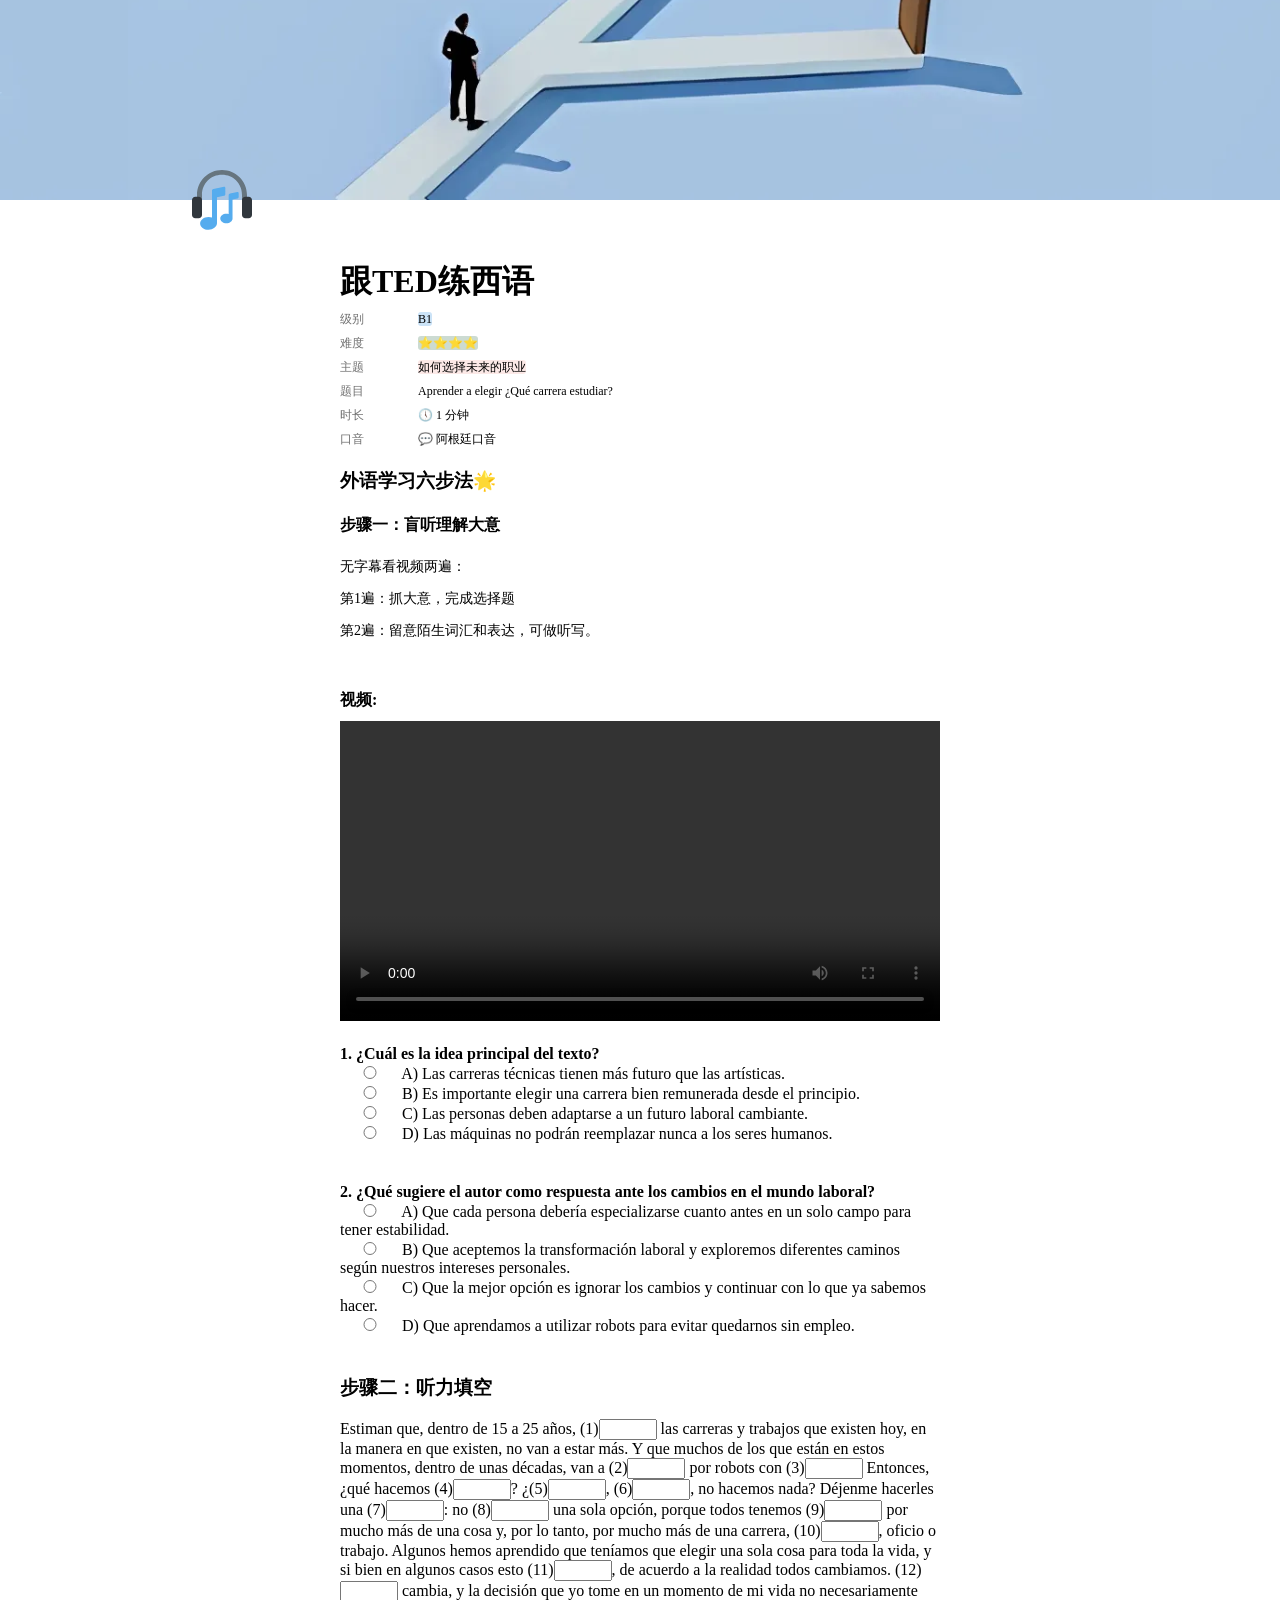
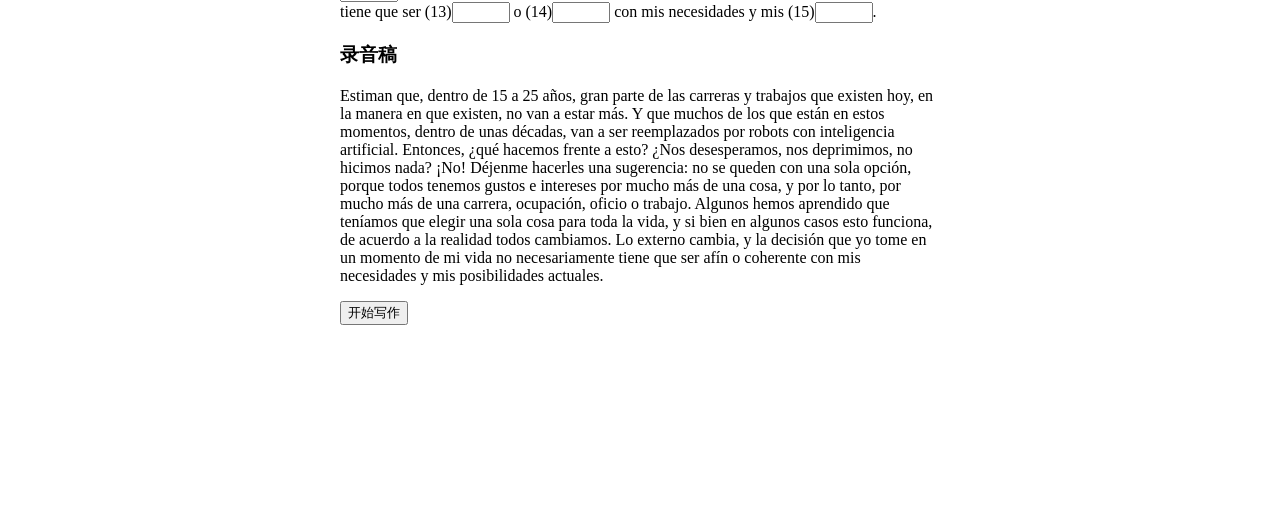
==== index.html @ 258dc55b "first commit" ====
<!doctype html>
<html lang="es">
    <head>
        <meta charset="UTF-8" />
        <title>Spanish Learning App</title>
        <link rel="stylesheet" href="index.css" />
    </head>
    <body>
        <div class="header">
            <img src="/public/logo.svg" alt="logo" class="logo" />
        </div>
        <div class="container">
            <div>
                <h1 class="title">跟TED练西语</h1>
                <ul class="property-list">
                    <li class="property">
                        <span class="property-type">级别</span>
                        <span class="property-info blue-bg">B1</span>
                    </li>
                    <li class="property">
                        <span class="property-type">难度</span>
                        <span class="property-info green-bg">⭐⭐⭐⭐</span>
                    </li>
                    <li class="property">
                        <span class="property-type">主题</span>
                        <span class="property-info pink-bg"
                            >如何选择未来的职业</span
                        >
                    </li>
                    <li class="property">
                        <span class="property-type">题目</span>
                        <span class="property-info"
                            >Aprender a elegir ¿Qué carrera estudiar?</span
                        >
                    </li>
                    <li class="property">
                        <span class="property-type">时长</span>
                        <span class="property-info">🕔 1 分钟</span>
                    </li>
                    <li class="property">
                        <span class="property-type">口音</span>
                        <span class="property-info">💬 阿根廷口音</span>
                    </li>
                </ul>
            </div>
            <h3>外语学习六步法🌟</h3>

            <div class="first-step">
                <h4>步骤一：盲听理解大意</h4>

                <div class="instruction">
                    <p>无字幕看视频两遍：</p>
                    <p>第1遍：抓大意，完成选择题</p>
                    <p>第2遍：留意陌生词汇和表达，可做听写。</p>
                </div>
                <b>视频: </b>

                <video
                    src="/public/video.mp4"
                    autoplay="flase"
                    controls
                ></video>
                <div class="question">
                    <b>1. ¿Cuál es la idea principal del texto?</b>
                    <ul class="options">
                        <li>
                            <input type="radio" />
                            <label for="a"
                                >A) Las carreras técnicas tienen más futuro que
                                las artísticas.
                            </label>
                        </li>
                        <li>
                            <input type="radio" />
                            <label for="b"
                                >B) Es importante elegir una carrera bien
                                remunerada desde el principio.
                            </label>
                        </li>
                        <li>
                            <input type="radio" />
                            <label for="c"
                                >C) Las personas deben adaptarse a un futuro
                                laboral cambiante.
                            </label>
                        </li>
                        <li>
                            <input type="radio" />
                            <label for="d"
                                >D) Las máquinas no podrán reemplazar nunca a
                                los seres humanos.
                            </label>
                        </li>
                    </ul>
                </div>
                <div class="question">
                    <b>
                        2. ¿Qué sugiere el autor como respuesta ante los cambios
                        en el mundo laboral?
                    </b>
                    <ul class="options">
                        <li>
                            <input type="radio" />
                            <label for="a"
                                >A) Que cada persona debería especializarse
                                cuanto antes en un solo campo para tener
                                estabilidad.
                            </label>
                        </li>
                        <li>
                            <input type="radio" />
                            <label for="b"
                                >B) Que aceptemos la transformación laboral y
                                exploremos diferentes caminos según nuestros
                                intereses personales.
                            </label>
                        </li>
                        <li>
                            <input type="radio" />
                            <label for="c"
                                >C) Que la mejor opción es ignorar los cambios y
                                continuar con lo que ya sabemos hacer.
                            </label>
                        </li>
                        <li>
                            <input type="radio" />
                            <label for="d"
                                >D) Que aprendamos a utilizar robots para evitar
                                quedarnos sin empleo.
                            </label>
                        </li>
                    </ul>
                </div>
            </div>

            <h3>步骤二：听力填空</h3>
            <p>
                Estiman que, dentro de 15 a 25 años, (1)<input type="text" />
                las carreras y trabajos que existen hoy, en la manera en que
                existen, no van a estar más. Y que muchos de los que están en
                estos momentos, dentro de unas décadas, van a (2)<input
                    type="text"
                />
                por robots con (3)<input type="text" /> Entonces, ¿qué hacemos
                (4)<input type="text" />? ¿(5)<input type="text" />, (6)<input
                    type="text"
                />, no hacemos nada? Déjenme hacerles una (7)<input
                    type="text"
                />: no (8)<input type="text" /> una sola opción, porque todos
                tenemos (9)<input type="text" /> por mucho más de una cosa y,
                por lo tanto, por mucho más de una carrera, (10)<input
                    type="text"
                />, oficio o trabajo. Algunos hemos aprendido que teníamos que
                elegir una sola cosa para toda la vida, y si bien en algunos
                casos esto (11)<input type="text" />, de acuerdo a la realidad
                todos cambiamos. (12)<input type="text" /> cambia, y la decisión
                que yo tome en un momento de mi vida no necesariamente tiene que
                ser (13)<input type="text" /> o (14)<input type="text" /> con
                mis necesidades y mis (15)<input type="text" />.
            </p>
            <h3>录音稿</h3>
            <p>
                Estiman que, dentro de 15 a 25 años, gran parte de las carreras
                y trabajos que existen hoy, en la manera en que existen, no van
                a estar más. Y que muchos de los que están en estos momentos,
                dentro de unas décadas, van a ser reemplazados por robots con
                inteligencia artificial. Entonces, ¿qué hacemos frente a esto?
                ¿Nos desesperamos, nos deprimimos, no hicimos nada? ¡No! Déjenme
                hacerles una sugerencia: no se queden con una sola opción,
                porque todos tenemos gustos e intereses por mucho más de una
                cosa, y por lo tanto, por mucho más de una carrera, ocupación,
                oficio o trabajo. Algunos hemos aprendido que teníamos que
                elegir una sola cosa para toda la vida, y si bien en algunos
                casos esto funciona, de acuerdo a la realidad todos cambiamos.
                Lo externo cambia, y la decisión que yo tome en un momento de mi
                vida no necesariamente tiene que ser afín o coherente con mis
                necesidades y mis posibilidades actuales.
            </p>
            <a href="https://www.enjoyele.com" target="_blank">
                <button>开始写作</button>
            </a>
        </div>
    </body>
</html>
---- index.css ----
body {
    margin: 0;
    padding: 0;
    box-sizing: border-box;
}

.header {
    background-image: url("/public/bg.jpg");
    background-size: 80%;
    background-position: bottom;
    height: 200px;
}

.logo {
    width: 60px;
    height: 60px;
    margin-top: 170px;
    margin-left: 15%;
}

.title {
    margin-bottom: 5px;
    padding: 0;
}

.property {
    margin-bottom: 5px;
}

.property-type {
    margin-right: 50px;
    color: #707070;
    font-size: 12px;
}

.property-list {
    margin: 0;
    margin-bottom: 20px;
    padding: 0;
    list-style: none;
}

.property-info {
    color: black;
    font-size: 12px;
}

.container {
    margin: 60px auto 15% auto;
    width: 40%;
    min-width: 600px;
}

.options {
    margin: 0;
    padding: 0;
    list-style: none;
}

.instruction {
    font-size: 14px;
    margin-bottom: 50px;
}

.question {
    margin-bottom: 40px;
}

video {
    width: 100%;
    margin: 10px 0 20px 0;
}

input {
    width: 50px;
}

img {
    width: 600px;
}

.blue-bg {
    background-color: #cbe3f7;
    border-radius: 3px;
}

.green-bg {
    background-color: #ccdbd2;
    border-radius: 3px;
}

.pink-bg {
    background-color: #fce9e7;
    border-radius: 3px;
}
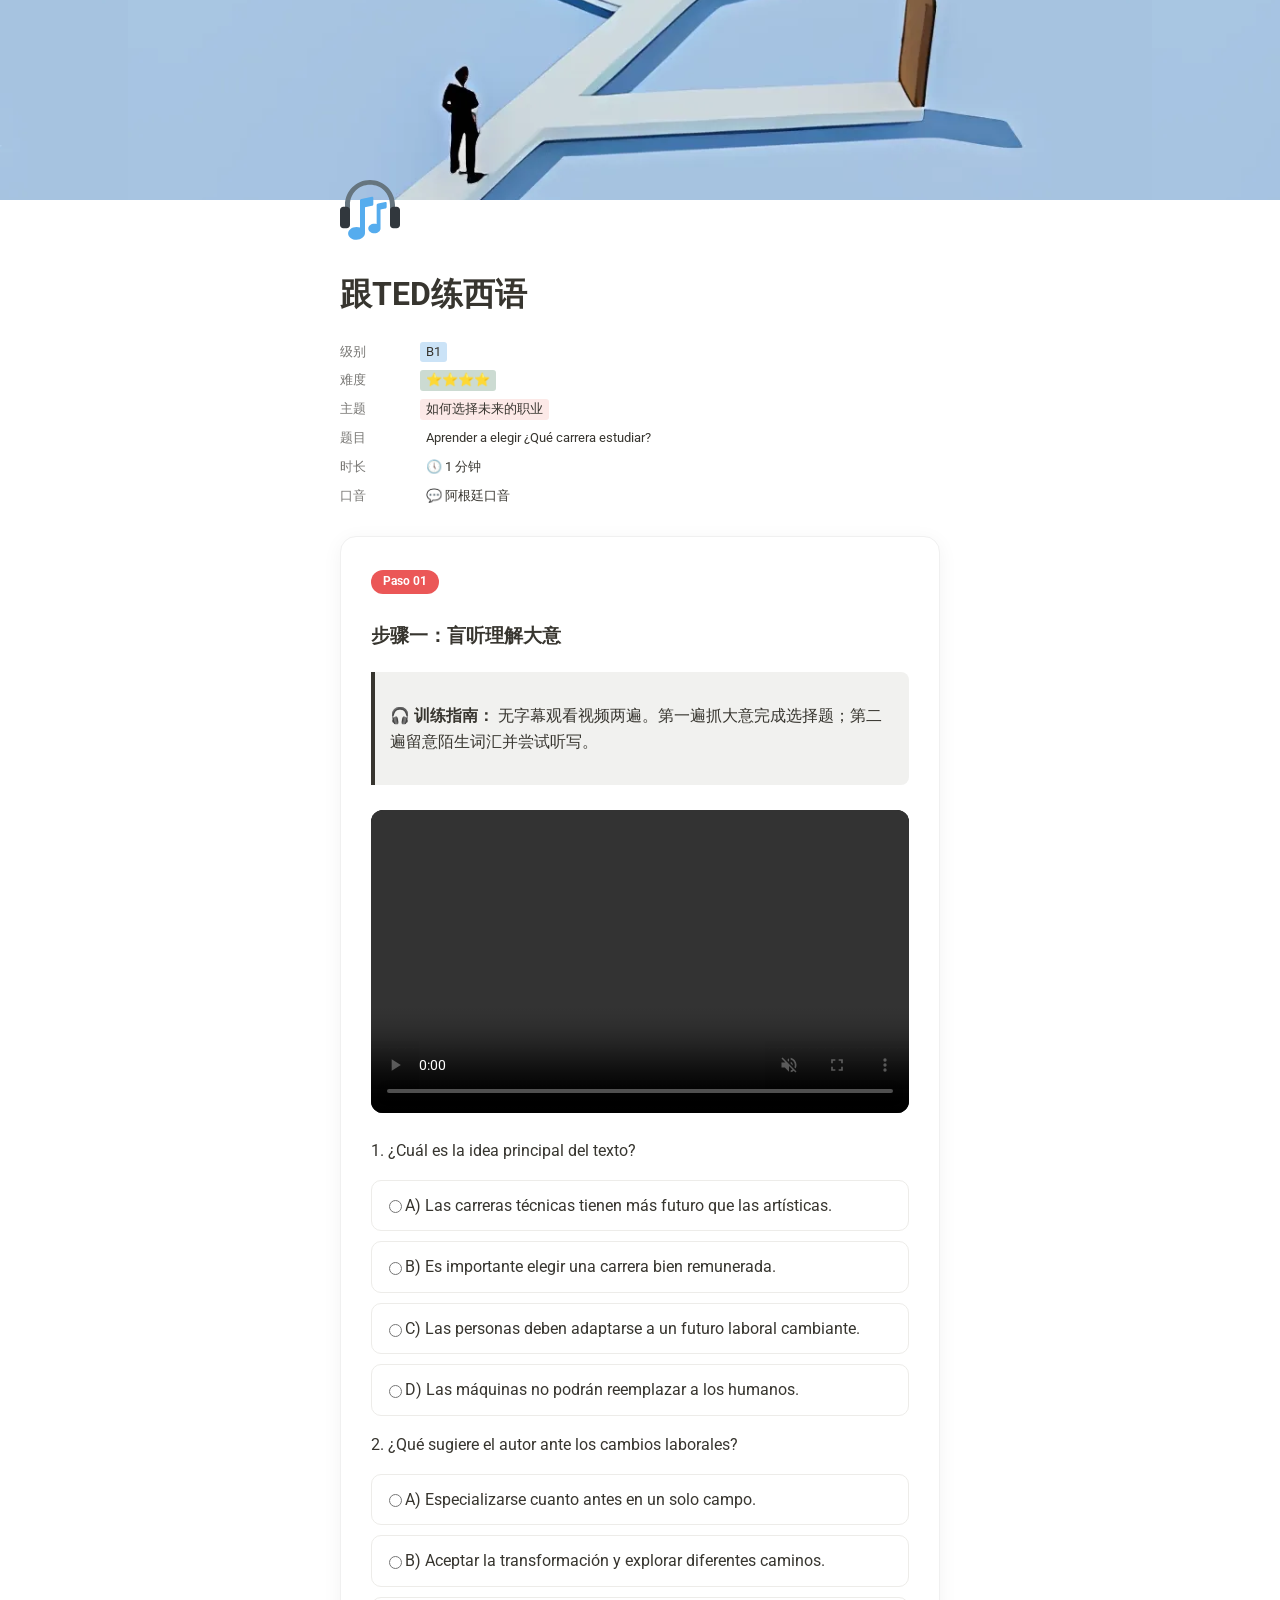
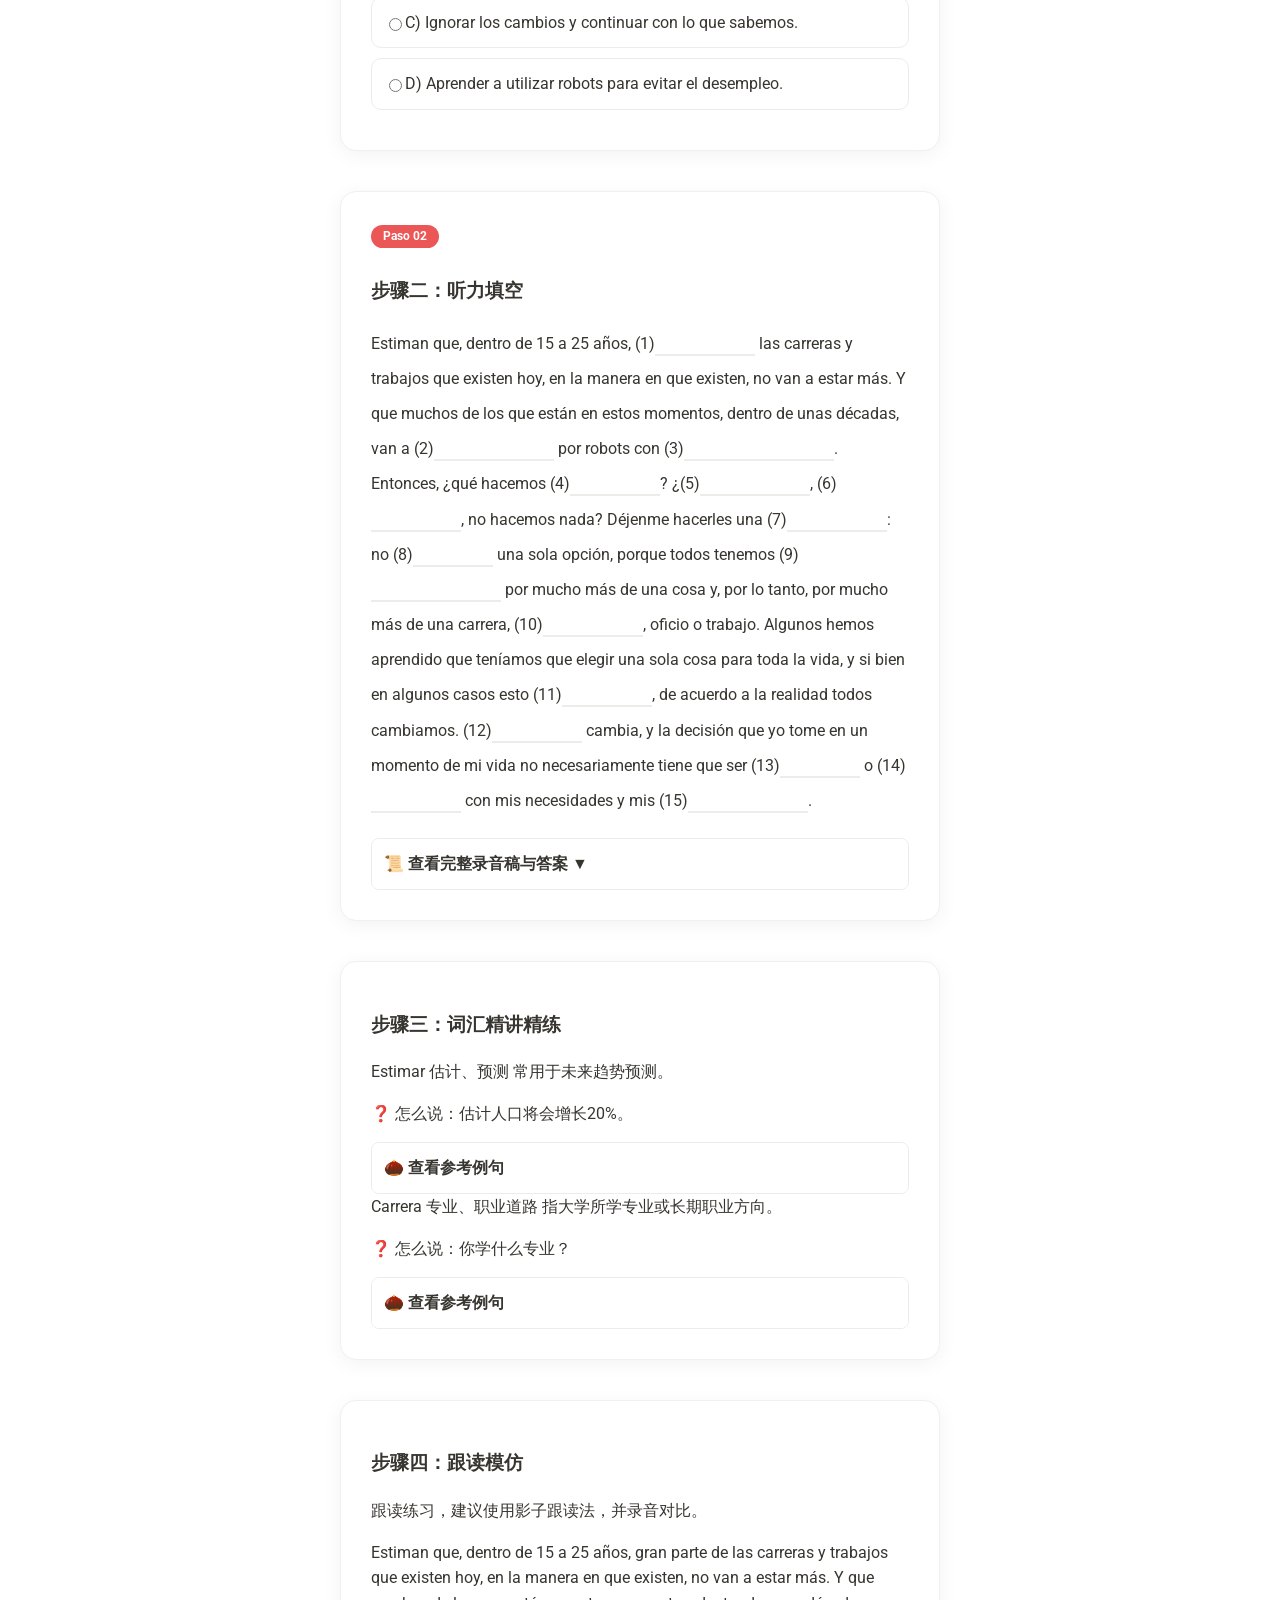
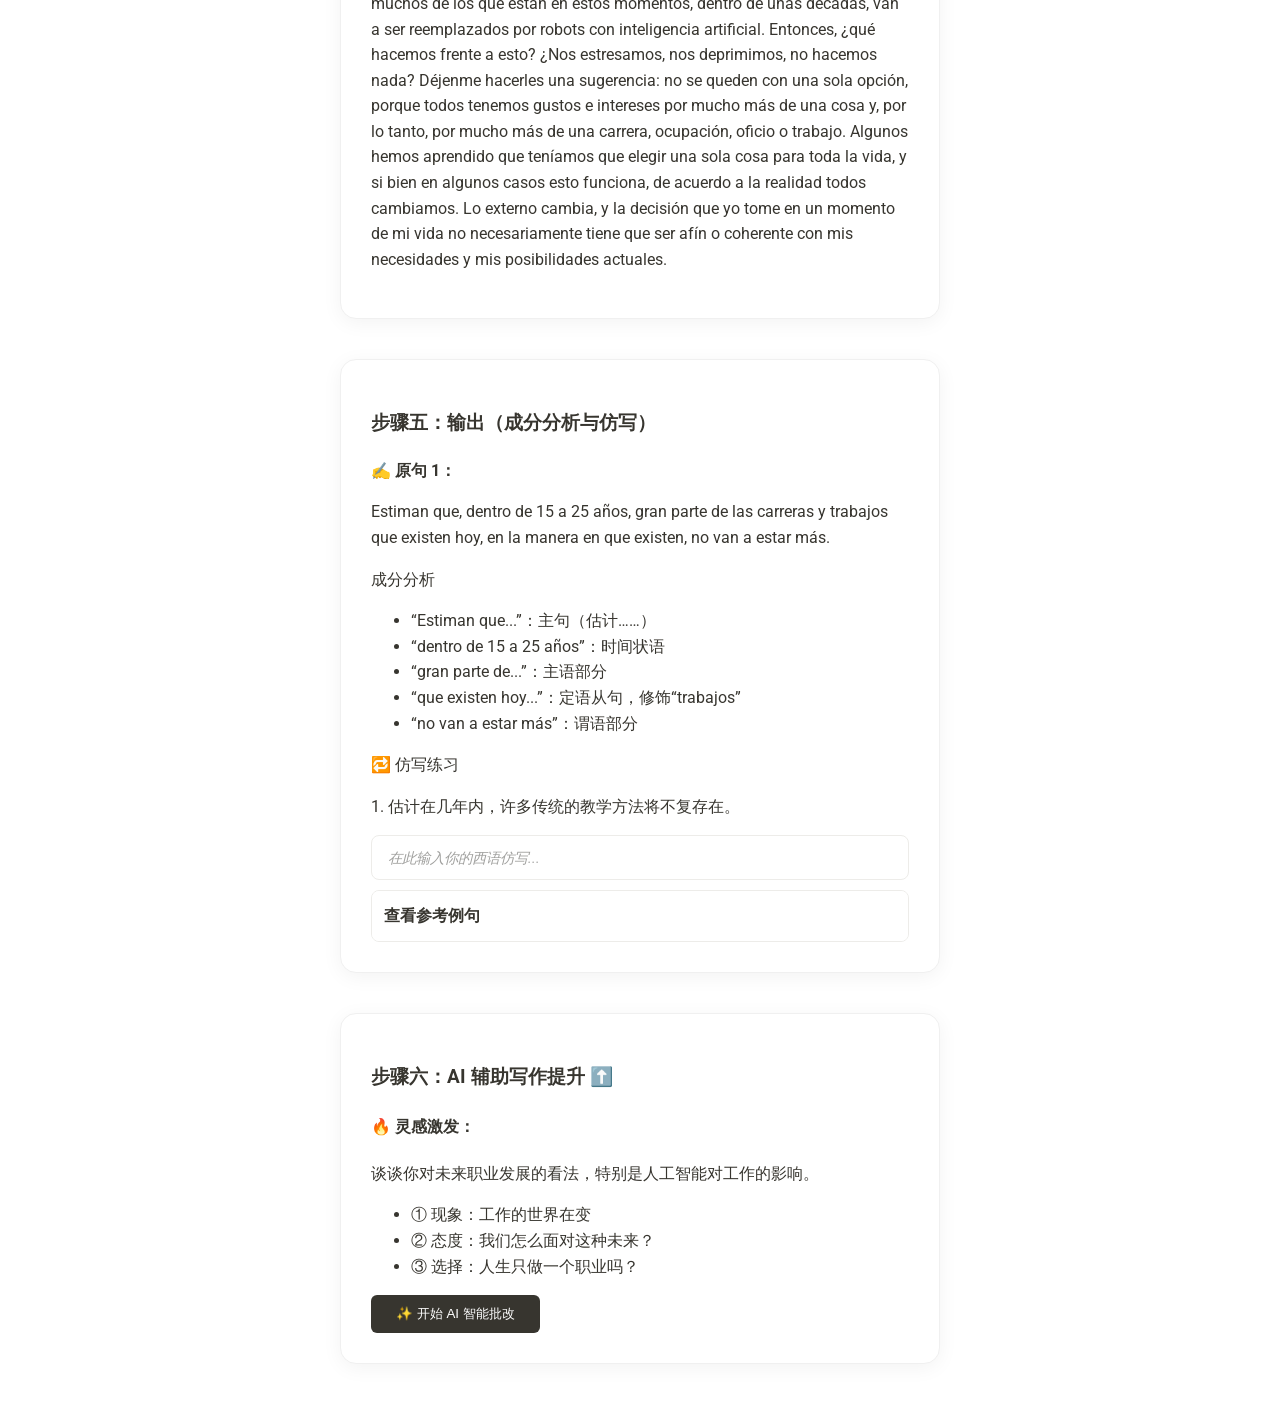
==== commit 2adddbec: "html and css refactored" ====
--- a/index.html
+++ b/index.html
@@ -3,15 +3,20 @@
     <head>
         <meta charset="UTF-8" />
         <title>Spanish Learning App</title>
+        <link rel="preconnect" href="https://fonts.googleapis.com" />
+        <link rel="preconnect" href="https://fonts.gstatic.com" crossorigin />
+        <link
+            href="https://fonts.googleapis.com/css2?family=Roboto:ital,wght@0,100..900;1,100..900&display=swap"
+            rel="stylesheet"
+        />
         <link rel="stylesheet" href="index.css" />
     </head>
     <body>
-        <div class="header">
+        <header></header>
+        <main>
             <img src="/public/logo.svg" alt="logo" class="logo" />
-        </div>
-        <div class="container">
-            <div>
-                <h1 class="title">跟TED练西语</h1>
+            <h1 class="title">跟TED练西语</h1>
+            <section>
                 <ul class="property-list">
                     <li class="property">
                         <span class="property-type">级别</span>
@@ -42,143 +47,400 @@
                         <span class="property-info">💬 阿根廷口音</span>
                     </li>
                 </ul>
-            </div>
-            <h3>外语学习六步法🌟</h3>
-
-            <div class="first-step">
-                <h4>步骤一：盲听理解大意</h4>
-
+            </section>
+
+            <section class="step-card first-step">
+                <div class="step-badge">Paso 01</div>
+                <h3 class="step-title">步骤一：盲听理解大意</h3>
+
+                <div class="instruction-bubble">
+                    <p>
+                        <strong>🎧 训练指南：</strong>
+                        无字幕观看视频两遍。第一遍抓大意完成选择题；第二遍留意陌生词汇并尝试听写。
+                    </p>
+                </div>
+
+                <div class="video-container">
+                    <video
+                        src="/public/video.mp4"
+                        muted
+                        controls
+                        class="styled-video"
+                    ></video>
+                </div>
+
+                <div class="quiz-container">
+                    <div class="question-block">
+                        <p class="question-text">
+                            1. ¿Cuál es la idea principal del texto?
+                        </p>
+                        <div class="options-grid">
+                            <label class="option-item">
+                                <input type="radio" name="q1" value="a" />
+                                <span class="option-label"
+                                    >A) Las carreras técnicas tienen más futuro
+                                    que las artísticas.</span
+                                >
+                            </label>
+                            <label class="option-item">
+                                <input type="radio" name="q1" value="b" />
+                                <span class="option-label"
+                                    >B) Es importante elegir una carrera bien
+                                    remunerada.</span
+                                >
+                            </label>
+                            <label class="option-item">
+                                <input type="radio" name="q1" value="c" />
+                                <span class="option-label"
+                                    >C) Las personas deben adaptarse a un futuro
+                                    laboral cambiante.</span
+                                >
+                            </label>
+                            <label class="option-item">
+                                <input type="radio" name="q1" value="d" />
+                                <span class="option-label"
+                                    >D) Las máquinas no podrán reemplazar a los
+                                    humanos.</span
+                                >
+                            </label>
+                        </div>
+                    </div>
+
+                    <div class="question-block">
+                        <p class="question-text">
+                            2. ¿Qué sugiere el autor ante los cambios laborales?
+                        </p>
+                        <div class="options-grid">
+                            <label class="option-item">
+                                <input type="radio" name="q2" value="a" />
+                                <span class="option-label"
+                                    >A) Especializarse cuanto antes en un solo
+                                    campo.</span
+                                >
+                            </label>
+                            <label class="option-item">
+                                <input type="radio" name="q2" value="b" />
+                                <span class="option-label"
+                                    >B) Aceptar la transformación y explorar
+                                    diferentes caminos.</span
+                                >
+                            </label>
+                            <label class="option-item">
+                                <input type="radio" name="q2" value="c" />
+                                <span class="option-label"
+                                    >C) Ignorar los cambios y continuar con lo
+                                    que sabemos.</span
+                                >
+                            </label>
+                            <label class="option-item">
+                                <input type="radio" name="q2" value="d" />
+                                <span class="option-label"
+                                    >D) Aprender a utilizar robots para evitar
+                                    el desempleo.</span
+                                >
+                            </label>
+                        </div>
+                    </div>
+                </div>
+            </section>
+
+            <section class="step-card">
+                <div class="step-badge">Paso 02</div>
+                <h3 class="step-title">步骤二：听力填空</h3>
+
+                <div class="cloze-container">
+                    <p>
+                        Estiman que, dentro de 15 a 25 años,
+                        <span class="input-wrapper"
+                            >(1)<input
+                                type="text"
+                                class="cloze-input"
+                                style="width: 100px"
+                        /></span>
+                        las carreras y trabajos que existen hoy, en la manera en
+                        que existen, no van a estar más. Y que muchos de los que
+                        están en estos momentos, dentro de unas décadas, van a
+                        <span class="input-wrapper"
+                            >(2)<input
+                                type="text"
+                                class="cloze-input"
+                                style="width: 120px"
+                        /></span>
+                        por robots con
+                        <span class="input-wrapper"
+                            >(3)<input
+                                type="text"
+                                class="cloze-input"
+                                style="width: 150px" /></span
+                        >. Entonces, ¿qué hacemos
+                        <span class="input-wrapper"
+                            >(4)<input
+                                type="text"
+                                class="cloze-input"
+                                style="width: 90px" /></span
+                        >? ¿<span class="input-wrapper"
+                            >(5)<input
+                                type="text"
+                                class="cloze-input"
+                                style="width: 110px" /></span
+                        >,
+                        <span class="input-wrapper"
+                            >(6)<input
+                                type="text"
+                                class="cloze-input"
+                                style="width: 90px" /></span
+                        >, no hacemos nada? Déjenme hacerles una
+                        <span class="input-wrapper"
+                            >(7)<input
+                                type="text"
+                                class="cloze-input"
+                                style="width: 100px" /></span
+                        >: no
+                        <span class="input-wrapper"
+                            >(8)<input
+                                type="text"
+                                class="cloze-input"
+                                style="width: 80px"
+                        /></span>
+                        una sola opción, porque todos tenemos
+                        <span class="input-wrapper"
+                            >(9)<input
+                                type="text"
+                                class="cloze-input"
+                                style="width: 130px"
+                        /></span>
+                        por mucho más de una cosa y, por lo tanto, por mucho más
+                        de una carrera,
+                        <span class="input-wrapper"
+                            >(10)<input
+                                type="text"
+                                class="cloze-input"
+                                style="width: 100px" /></span
+                        >, oficio o trabajo. Algunos hemos aprendido que
+                        teníamos que elegir una sola cosa para toda la vida, y
+                        si bien en algunos casos esto
+                        <span class="input-wrapper"
+                            >(11)<input
+                                type="text"
+                                class="cloze-input"
+                                style="width: 90px" /></span
+                        >, de acuerdo a la realidad todos cambiamos.
+                        <span class="input-wrapper"
+                            >(12)<input
+                                type="text"
+                                class="cloze-input"
+                                style="width: 90px"
+                        /></span>
+                        cambia, y la decisión que yo tome en un momento de mi
+                        vida no necesariamente tiene que ser
+                        <span class="input-wrapper"
+                            >(13)<input
+                                type="text"
+                                class="cloze-input"
+                                style="width: 80px"
+                        /></span>
+                        o
+                        <span class="input-wrapper"
+                            >(14)<input
+                                type="text"
+                                class="cloze-input"
+                                style="width: 90px"
+                        /></span>
+                        con mis necesidades y mis
+                        <span class="input-wrapper"
+                            >(15)<input
+                                type="text"
+                                class="cloze-input"
+                                style="width: 120px" /></span
+                        >.
+                    </p>
+                </div>
+
+                <details class="transcript-details">
+                    <summary class="transcript-summary">
+                        <span class="summary-text"
+                            >📜 查看完整录音稿与答案</span
+                        >
+                        <span class="summary-icon">▼</span>
+                    </summary>
+                    <div class="transcript-content">
+                        <p>
+                            Estiman que, dentro de 15 a 25 años, gran parte de
+                            las carreras y trabajos que existen hoy, en la
+                            manera en que existen, no van a estar más. Y que
+                            muchos de los que están en estos momentos, dentro de
+                            unas décadas, van a ser reemplazados por robots con
+                            inteligencia artificial. Entonces, ¿qué hacemos
+                            frente a esto? ¿Nos estresamos, nos deprimimos, no
+                            hacemos nada? Déjenme hacerles una sugerencia: no se
+                            queden con una sola opción, porque todos tenemos
+                            gustos e intereses por mucho más de una cosa y, por
+                            lo tanto, por mucho más de una carrera, ocupación,
+                            oficio o trabajo. Algunos hemos aprendido que
+                            teníamos que elegir una sola cosa para toda la vida,
+                            y si bien en algunos casos esto funciona, de acuerdo
+                            a la realidad todos cambiamos. Lo externo cambia, y
+                            la decisión que yo tome en un momento de mi vida no
+                            necesariamente tiene que ser afín o coherente con
+                            mis necesidades y mis posibilidades actuales.
+                        </p>
+                    </div>
+                </details>
+            </section>
+            <section class="step-card">
+                <h3 class="step-header">步骤三：词汇精讲精练</h3>
+
+                <div class="vocab-item">
+                    <div class="vocab-main">
+                        <span class="word">Estimar</span>
+                        <span class="meaning">估计、预测</span>
+                        <span class="usage">常用于未来趋势预测。</span>
+                    </div>
+                    <div class="quiz-box">
+                        <p>❓ 怎么说：估计人口将会增长20%。</p>
+                        <details class="answer-toggle">
+                            <summary>🌰 查看参考例句</summary>
+                            <div class="answer-content">
+                                <span>
+                                    Se estima que la población crecerá un 20%.
+                                </span>
+                            </div>
+                        </details>
+                    </div>
+                </div>
+
+                <div class="vocab-item">
+                    <div class="vocab-main">
+                        <span class="word">Carrera</span>
+                        <span class="meaning">专业、职业道路</span>
+                        <span class="usage"
+                            >指大学所学专业或长期职业方向。</span
+                        >
+                    </div>
+                    <div class="quiz-box">
+                        <p>❓ 怎么说：你学什么专业？</p>
+                        <details class="answer-toggle">
+                            <summary>🌰 查看参考例句</summary>
+                            <div class="answer-content">
+                                <span> ¿Qué carrera estás estudiando? </span>
+                            </div>
+                        </details>
+                    </div>
+                </div>
+            </section>
+            <section class="step-card">
+                <h3 class="step-header">步骤四：跟读模仿</h3>
                 <div class="instruction">
-                    <p>无字幕看视频两遍：</p>
-                    <p>第1遍：抓大意，完成选择题</p>
-                    <p>第2遍：留意陌生词汇和表达，可做听写。</p>
-                </div>
-                <b>视频: </b>
-
-                <video
-                    src="/public/video.mp4"
-                    autoplay="flase"
-                    controls
-                ></video>
-                <div class="question">
-                    <b>1. ¿Cuál es la idea principal del texto?</b>
-                    <ul class="options">
-                        <li>
-                            <input type="radio" />
-                            <label for="a"
-                                >A) Las carreras técnicas tienen más futuro que
-                                las artísticas.
-                            </label>
-                        </li>
-                        <li>
-                            <input type="radio" />
-                            <label for="b"
-                                >B) Es importante elegir una carrera bien
-                                remunerada desde el principio.
-                            </label>
-                        </li>
-                        <li>
-                            <input type="radio" />
-                            <label for="c"
-                                >C) Las personas deben adaptarse a un futuro
-                                laboral cambiante.
-                            </label>
-                        </li>
-                        <li>
-                            <input type="radio" />
-                            <label for="d"
-                                >D) Las máquinas no podrán reemplazar nunca a
-                                los seres humanos.
-                            </label>
-                        </li>
-                    </ul>
-                </div>
-                <div class="question">
-                    <b>
-                        2. ¿Qué sugiere el autor como respuesta ante los cambios
-                        en el mundo laboral?
-                    </b>
-                    <ul class="options">
-                        <li>
-                            <input type="radio" />
-                            <label for="a"
-                                >A) Que cada persona debería especializarse
-                                cuanto antes en un solo campo para tener
-                                estabilidad.
-                            </label>
-                        </li>
-                        <li>
-                            <input type="radio" />
-                            <label for="b"
-                                >B) Que aceptemos la transformación laboral y
-                                exploremos diferentes caminos según nuestros
-                                intereses personales.
-                            </label>
-                        </li>
-                        <li>
-                            <input type="radio" />
-                            <label for="c"
-                                >C) Que la mejor opción es ignorar los cambios y
-                                continuar con lo que ya sabemos hacer.
-                            </label>
-                        </li>
-                        <li>
-                            <input type="radio" />
-                            <label for="d"
-                                >D) Que aprendamos a utilizar robots para evitar
-                                quedarnos sin empleo.
-                            </label>
-                        </li>
-                    </ul>
-                </div>
-            </div>
-
-            <h3>步骤二：听力填空</h3>
-            <p>
-                Estiman que, dentro de 15 a 25 años, (1)<input type="text" />
-                las carreras y trabajos que existen hoy, en la manera en que
-                existen, no van a estar más. Y que muchos de los que están en
-                estos momentos, dentro de unas décadas, van a (2)<input
-                    type="text"
-                />
-                por robots con (3)<input type="text" /> Entonces, ¿qué hacemos
-                (4)<input type="text" />? ¿(5)<input type="text" />, (6)<input
-                    type="text"
-                />, no hacemos nada? Déjenme hacerles una (7)<input
-                    type="text"
-                />: no (8)<input type="text" /> una sola opción, porque todos
-                tenemos (9)<input type="text" /> por mucho más de una cosa y,
-                por lo tanto, por mucho más de una carrera, (10)<input
-                    type="text"
-                />, oficio o trabajo. Algunos hemos aprendido que teníamos que
-                elegir una sola cosa para toda la vida, y si bien en algunos
-                casos esto (11)<input type="text" />, de acuerdo a la realidad
-                todos cambiamos. (12)<input type="text" /> cambia, y la decisión
-                que yo tome en un momento de mi vida no necesariamente tiene que
-                ser (13)<input type="text" /> o (14)<input type="text" /> con
-                mis necesidades y mis (15)<input type="text" />.
-            </p>
-            <h3>录音稿</h3>
-            <p>
-                Estiman que, dentro de 15 a 25 años, gran parte de las carreras
-                y trabajos que existen hoy, en la manera en que existen, no van
-                a estar más. Y que muchos de los que están en estos momentos,
-                dentro de unas décadas, van a ser reemplazados por robots con
-                inteligencia artificial. Entonces, ¿qué hacemos frente a esto?
-                ¿Nos desesperamos, nos deprimimos, no hicimos nada? ¡No! Déjenme
-                hacerles una sugerencia: no se queden con una sola opción,
-                porque todos tenemos gustos e intereses por mucho más de una
-                cosa, y por lo tanto, por mucho más de una carrera, ocupación,
-                oficio o trabajo. Algunos hemos aprendido que teníamos que
-                elegir una sola cosa para toda la vida, y si bien en algunos
-                casos esto funciona, de acuerdo a la realidad todos cambiamos.
-                Lo externo cambia, y la decisión que yo tome en un momento de mi
-                vida no necesariamente tiene que ser afín o coherente con mis
-                necesidades y mis posibilidades actuales.
-            </p>
-            <a href="https://www.enjoyele.com" target="_blank">
-                <button>开始写作</button>
-            </a>
-        </div>
+                    <p>跟读练习，建议使用影子跟读法，并录音对比。</p>
+                </div>
+
+                <div class="shadow-reading-text">
+                    <p>
+                        Estiman que, dentro de 15 a 25 años, gran parte de las
+                        carreras y trabajos que existen hoy, en la manera en que
+                        existen, no van a estar más. Y que muchos de los que
+                        están en estos momentos, dentro de unas décadas, van a
+                        ser reemplazados por robots con inteligencia artificial.
+                        Entonces, ¿qué hacemos frente a esto? ¿Nos estresamos,
+                        nos deprimimos, no hacemos nada? Déjenme hacerles una
+                        sugerencia: no se queden con una sola opción, porque
+                        todos tenemos gustos e intereses por mucho más de una
+                        cosa y, por lo tanto, por mucho más de una carrera,
+                        ocupación, oficio o trabajo. Algunos hemos aprendido que
+                        teníamos que elegir una sola cosa para toda la vida, y
+                        si bien en algunos casos esto funciona, de acuerdo a la
+                        realidad todos cambiamos. Lo externo cambia, y la
+                        decisión que yo tome en un momento de mi vida no
+                        necesariamente tiene que ser afín o coherente con mis
+                        necesidades y mis posibilidades actuales.
+                    </p>
+                </div>
+            </section>
+
+            <section class="step-card">
+                <h3 class="step-header">步骤五：输出（成分分析与仿写）</h3>
+
+                <div class="analysis-container">
+                    <div class="original-sentence">
+                        <b>✍️ 原句 1：</b>
+                        <p>
+                            Estiman que, dentro de 15 a 25 años, gran parte de
+                            las carreras y trabajos que existen hoy, en la
+                            manera en que existen, no van a estar más.
+                        </p>
+                    </div>
+
+                    <div class="analysis-box">
+                        <span class="tag">成分分析</span>
+                        <ul>
+                            <li>
+                                <span class="part">“Estiman que...”</span
+                                >：主句（估计……）
+                            </li>
+                            <li>
+                                <span class="part"
+                                    >“dentro de 15 a 25 años”</span
+                                >：时间状语
+                            </li>
+                            <li>
+                                <span class="part">“gran parte de...”</span
+                                >：主语部分
+                            </li>
+                            <li>
+                                <span class="part">“que existen hoy...”</span
+                                >：定语从句，修饰“trabajos”
+                            </li>
+                            <li>
+                                <span class="part">“no van a estar más”</span
+                                >：谓语部分
+                            </li>
+                        </ul>
+                    </div>
+
+                    <div class="imitation-zone">
+                        <span class="tag blue">🔁 仿写练习</span>
+                        <div class="input-group">
+                            <p>
+                                1. 估计在几年内，许多传统的教学方法将不复存在。
+                            </p>
+                            <input
+                                type="text"
+                                placeholder="在此输入你的西语仿写..."
+                                class="writing-input"
+                            />
+                            <details class="answer-toggle">
+                                <summary>查看参考例句</summary>
+                                <div class="answer-content">
+                                    <span>
+                                        Estiman que, dentro de unos años, muchos
+                                        métodos de enseñanza tradicionales no
+                                        van a estar más.
+                                    </span>
+                                </div>
+                            </details>
+                        </div>
+                    </div>
+                </div>
+            </section>
+
+            <section class="step-card">
+                <h3 class="step-header">步骤六：AI 辅助写作提升 ⬆️</h3>
+                <div class="ai-writing-box">
+                    <div class="writing-prompt">
+                        <h4>🔥 灵感激发：</h4>
+                        <p>
+                            谈谈你对未来职业发展的看法，特别是人工智能对工作的影响。
+                        </p>
+                        <ul class="prompt-tips">
+                            <li>① 现象：工作的世界在变</li>
+                            <li>② 态度：我们怎么面对这种未来？</li>
+                            <li>③ 选择：人生只做一个职业吗？</li>
+                        </ul>
+                    </div>
+
+                    <button class="ai-btn">✨ 开始 AI 智能批改</button>
+                </div>
+            </section>
+        </main>
     </body>
 </html>
--- a/index.css
+++ b/index.css
@@ -1,95 +1,225 @@
+:root {
+    --primary: #eb5757;
+    --text-main: #37352f;
+    --text-sub: #787774;
+    --bg-gray: #f1f1ef;
+    --border: #edece9;
+}
+
 body {
+    font-family: "Roboto", sans-serif;
     margin: 0;
-    padding: 0;
+    line-height: 1.6;
+    color: var(--text-main);
+}
+
+* {
     box-sizing: border-box;
 }
 
-.header {
-    background-image: url("/public/bg.jpg");
-    background-size: 80%;
-    background-position: bottom;
+/* 布局布局布局 */
+header {
+    background: url("/public/bg.jpg") center 89% / 80%;
     height: 200px;
+    width: 100%;
+}
+
+main {
+    margin: 0 auto;
+    width: 40%;
+    min-width: 600px;
+    padding: 20px 0;
 }
 
 .logo {
     width: 60px;
-    height: 60px;
-    margin-top: 170px;
-    margin-left: 15%;
-}
-
-.title {
-    margin-bottom: 5px;
+    margin-top: -40px;
+    position: relative;
+}
+
+/* 通用卡片组件 */
+.step-card {
+    background: #fff;
+    border-radius: 16px;
+    padding: 30px;
+    margin-bottom: 40px;
+    box-shadow: 0 4px 20px rgba(0, 0, 0, 0.05);
+    border: 1px solid #f0f0f0;
+}
+
+.step-badge {
+    display: inline-block;
+    background: var(--primary);
+    color: #fff;
+    padding: 2px 12px;
+    border-radius: 20px;
+    font-size: 12px;
+    font-weight: bold;
+    margin-bottom: 10px;
+}
+
+/* 视频美化 */
+.video-container {
+    width: 100%;
+    border-radius: 12px;
+    overflow: hidden;
+    background: #000;
+    margin: 25px 0;
+    line-height: 0; /* 消除视频下方的微小缝隙 */
+}
+
+.styled-video {
+    width: 100%; /* 宽度自适应容器 */
+    display: block; /* 消除内联元素间隙 */
+    aspect-ratio: 16 / 9; /* 强制保持 16:9 比例，防止加载前跳动 */
+    object-fit: cover;
+}
+
+/* 顶部属性区精简 */
+.property-list {
+    list-style: none;
     padding: 0;
-}
-
+    margin-bottom: 30px;
+}
 .property {
-    margin-bottom: 5px;
-}
-
+    display: flex;
+    font-size: 13px;
+    margin-bottom: 8px;
+}
 .property-type {
-    margin-right: 50px;
-    color: #707070;
-    font-size: 12px;
-}
-
-.property-list {
-    margin: 0;
+    width: 80px;
+    color: var(--text-sub);
+}
+.property-info {
+    padding: 0 6px;
+    border-radius: 3px;
+}
+
+/* 交互组件：选择题、填空 */
+.instruction-bubble {
+    background: var(--bg-gray);
+    border-left: 4px solid var(--text-main);
+    padding: 15px;
+    border-radius: 0 8px 8px 0;
+    margin: 20px 0;
+}
+
+.option-item {
+    display: flex;
+    align-items: center;
+    padding: 12px;
+    border: 1px solid var(--border);
+    border-radius: 10px;
+    margin-bottom: 10px;
+    cursor: pointer;
+    transition: 0.2s;
+}
+
+.option-item:has(input:checked) {
+    background: #ebf5ff;
+    border-color: #5b97bd;
+}
+
+.cloze-container {
+    line-height: 2.2;
     margin-bottom: 20px;
-    padding: 0;
+}
+.cloze-input {
+    border: none;
+    border-bottom: 2px solid var(--border);
+    background: transparent;
+    text-align: center;
+    color: #2b5a83;
+    font-size: 1em;
+    transition: 0.3s;
+}
+.cloze-input:focus {
+    outline: none;
+    border-bottom-color: var(--primary);
+}
+
+/* 抽屉与折叠 */
+details {
+    border: 1px solid var(--border);
+    border-radius: 8px;
+    overflow: hidden;
+}
+summary {
+    padding: 12px;
+    cursor: pointer;
+    font-weight: 600;
     list-style: none;
-}
-
-.property-info {
-    color: black;
-    font-size: 12px;
-}
-
-.container {
-    margin: 60px auto 15% auto;
-    width: 40%;
-    min-width: 600px;
-}
-
-.options {
-    margin: 0;
-    padding: 0;
-    list-style: none;
-}
-
-.instruction {
-    font-size: 14px;
-    margin-bottom: 50px;
-}
-
-.question {
-    margin-bottom: 40px;
-}
-
-video {
-    width: 100%;
-    margin: 10px 0 20px 0;
-}
-
-input {
-    width: 50px;
-}
-
-img {
-    width: 600px;
-}
-
+    background: #fff;
+    transition: 0.2s;
+}
+summary:hover {
+    background: var(--bg-gray);
+}
+
+.transcript-content {
+    padding: 12px;
+}
+
+.answer-content {
+    padding: 15px;
+    background: #fbfbfa;
+    border-top: 1px solid var(--border);
+}
+
+/* 仿写输入框美化 */
+.writing-input {
+    width: 100%;
+    margin-bottom: 10px;
+    border: 1px solid var(--border);
+    border-radius: 8px;
+    padding: 12px 16px;
+    font-size: 1rem;
+    font-family: inherit;
+    color: var(--text-main);
+    background-color: white;
+    transition: all 0.3s ease;
+    outline: none;
+}
+
+.writing-input:focus {
+    background-color: #ffffff;
+    border-color: var(--primary);
+    box-shadow: 0 0 0 3px rgba(235, 87, 87, 0.1); /* 淡淡的红晕扩散效果 */
+}
+
+/* placeholder */
+.writing-input::placeholder {
+    color: #a0a09e;
+    font-style: italic;
+    font-size: 0.9em;
+}
+
+/* 写作区精简 */
+.writing-textarea {
+    width: 100%;
+    height: 180px;
+    border: 1px solid var(--border);
+    border-radius: 8px;
+    padding: 15px;
+    box-sizing: border-box;
+}
+
+.ai-btn {
+    background: var(--text-main);
+    color: #fff;
+    border: none;
+    padding: 10px 25px;
+    border-radius: 6px;
+    cursor: pointer;
+}
+
+/* 辅助色 */
 .blue-bg {
-    background-color: #cbe3f7;
-    border-radius: 3px;
-}
-
+    background: #cbe3f7;
+}
 .green-bg {
-    background-color: #ccdbd2;
-    border-radius: 3px;
-}
-
+    background: #ccdbd2;
+}
 .pink-bg {
-    background-color: #fce9e7;
-    border-radius: 3px;
-}
+    background: #fce9e7;
+}
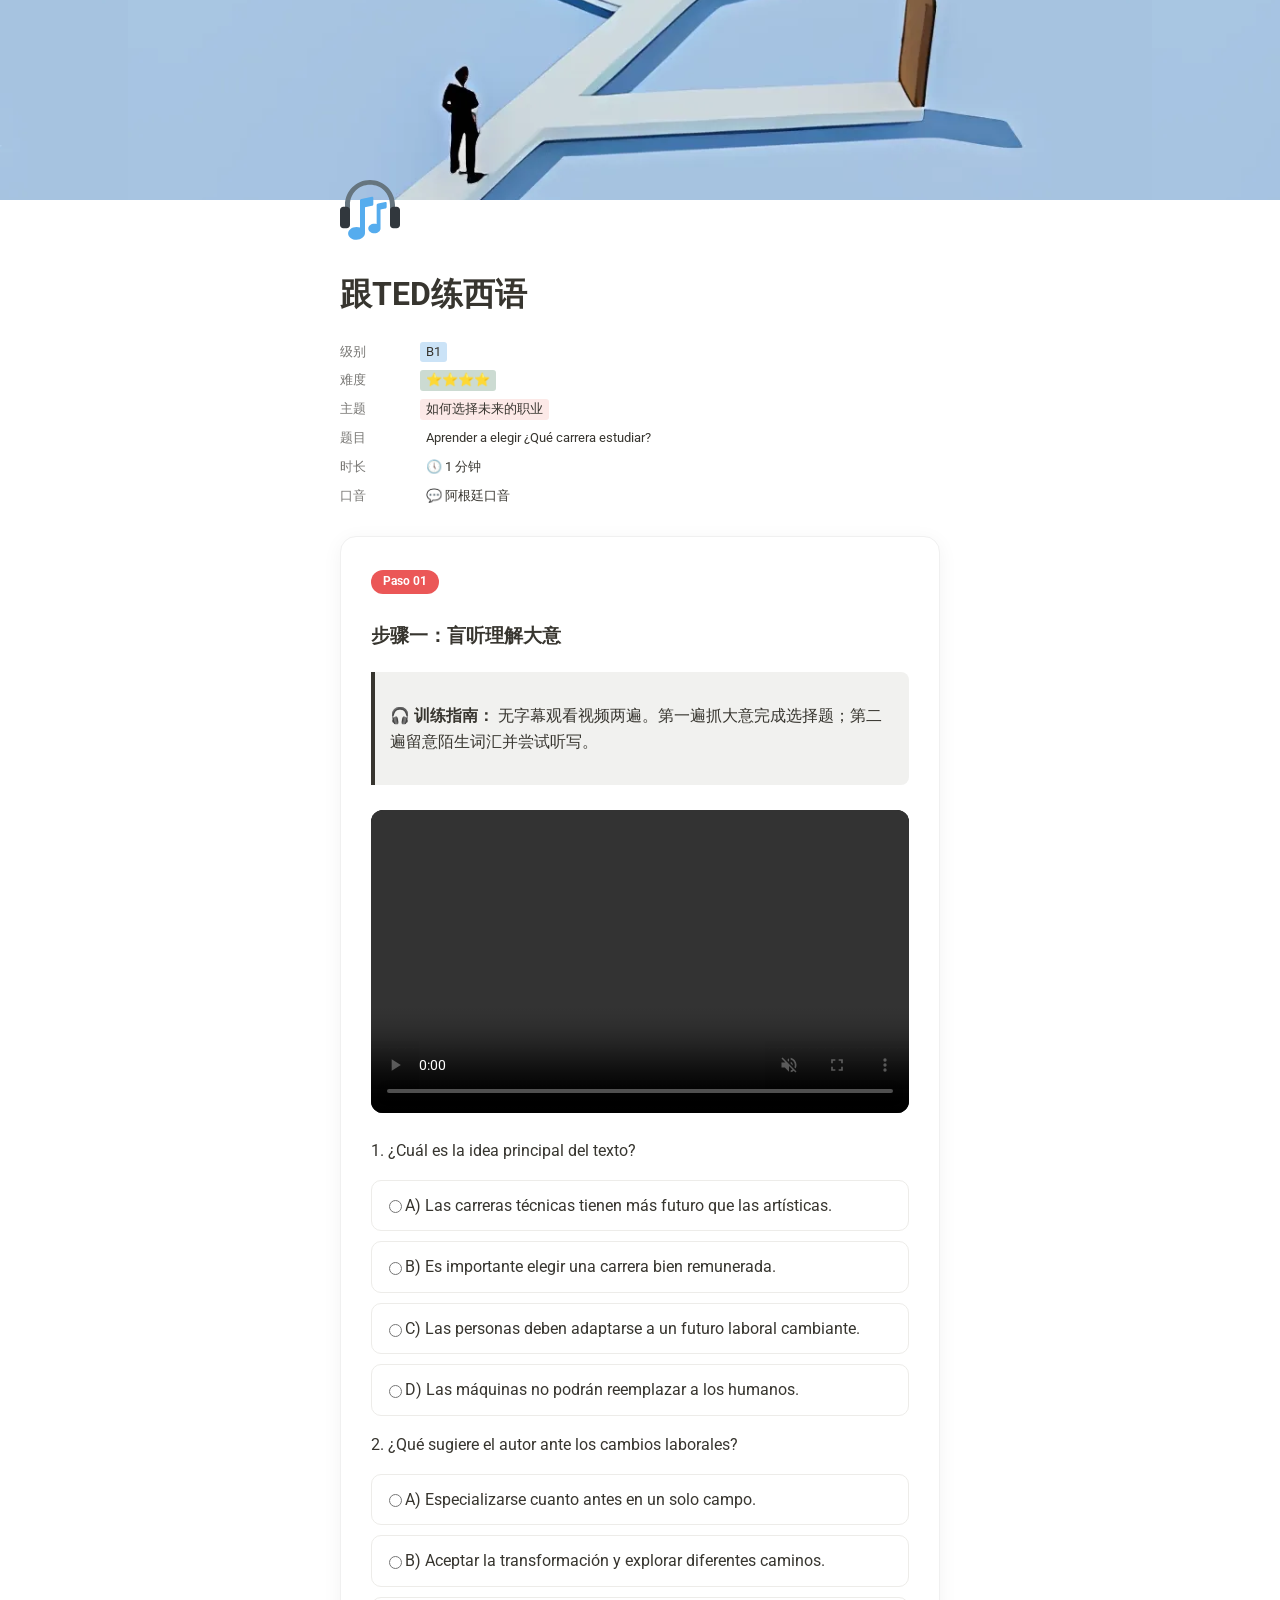
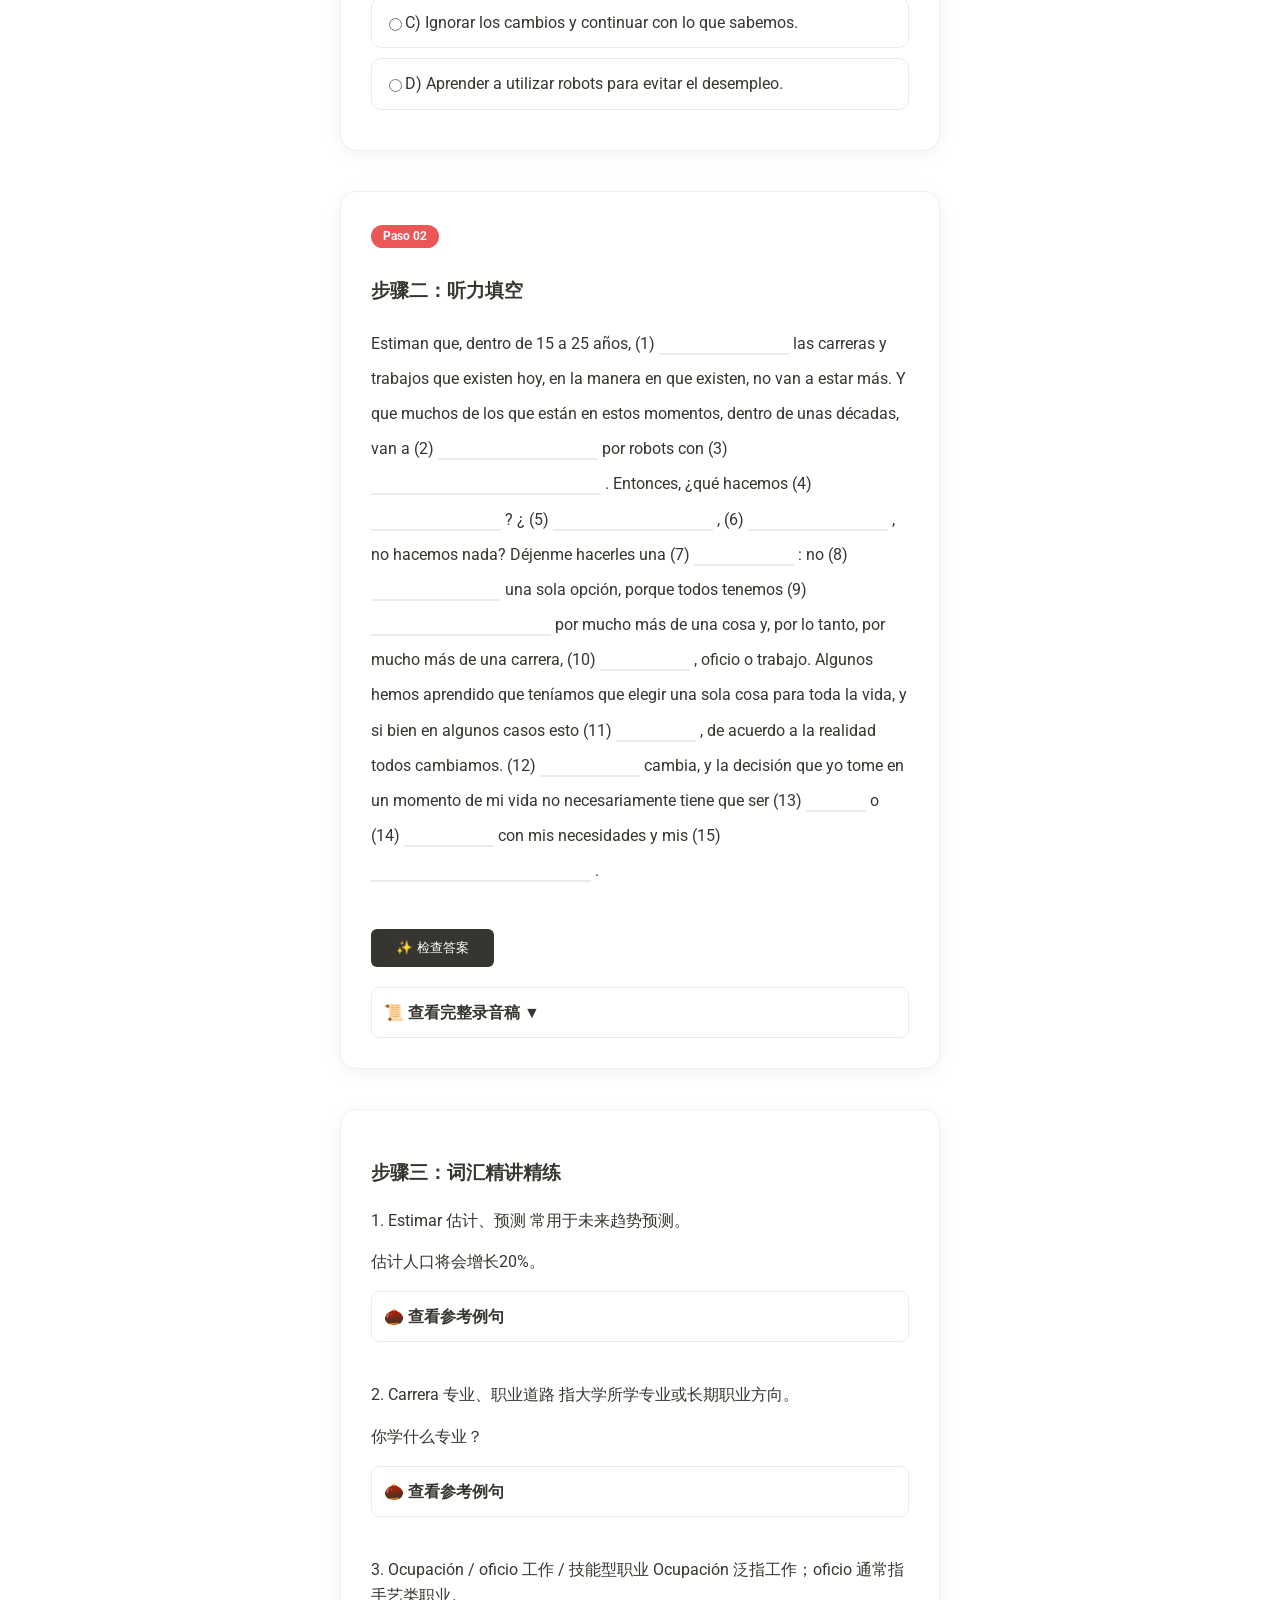
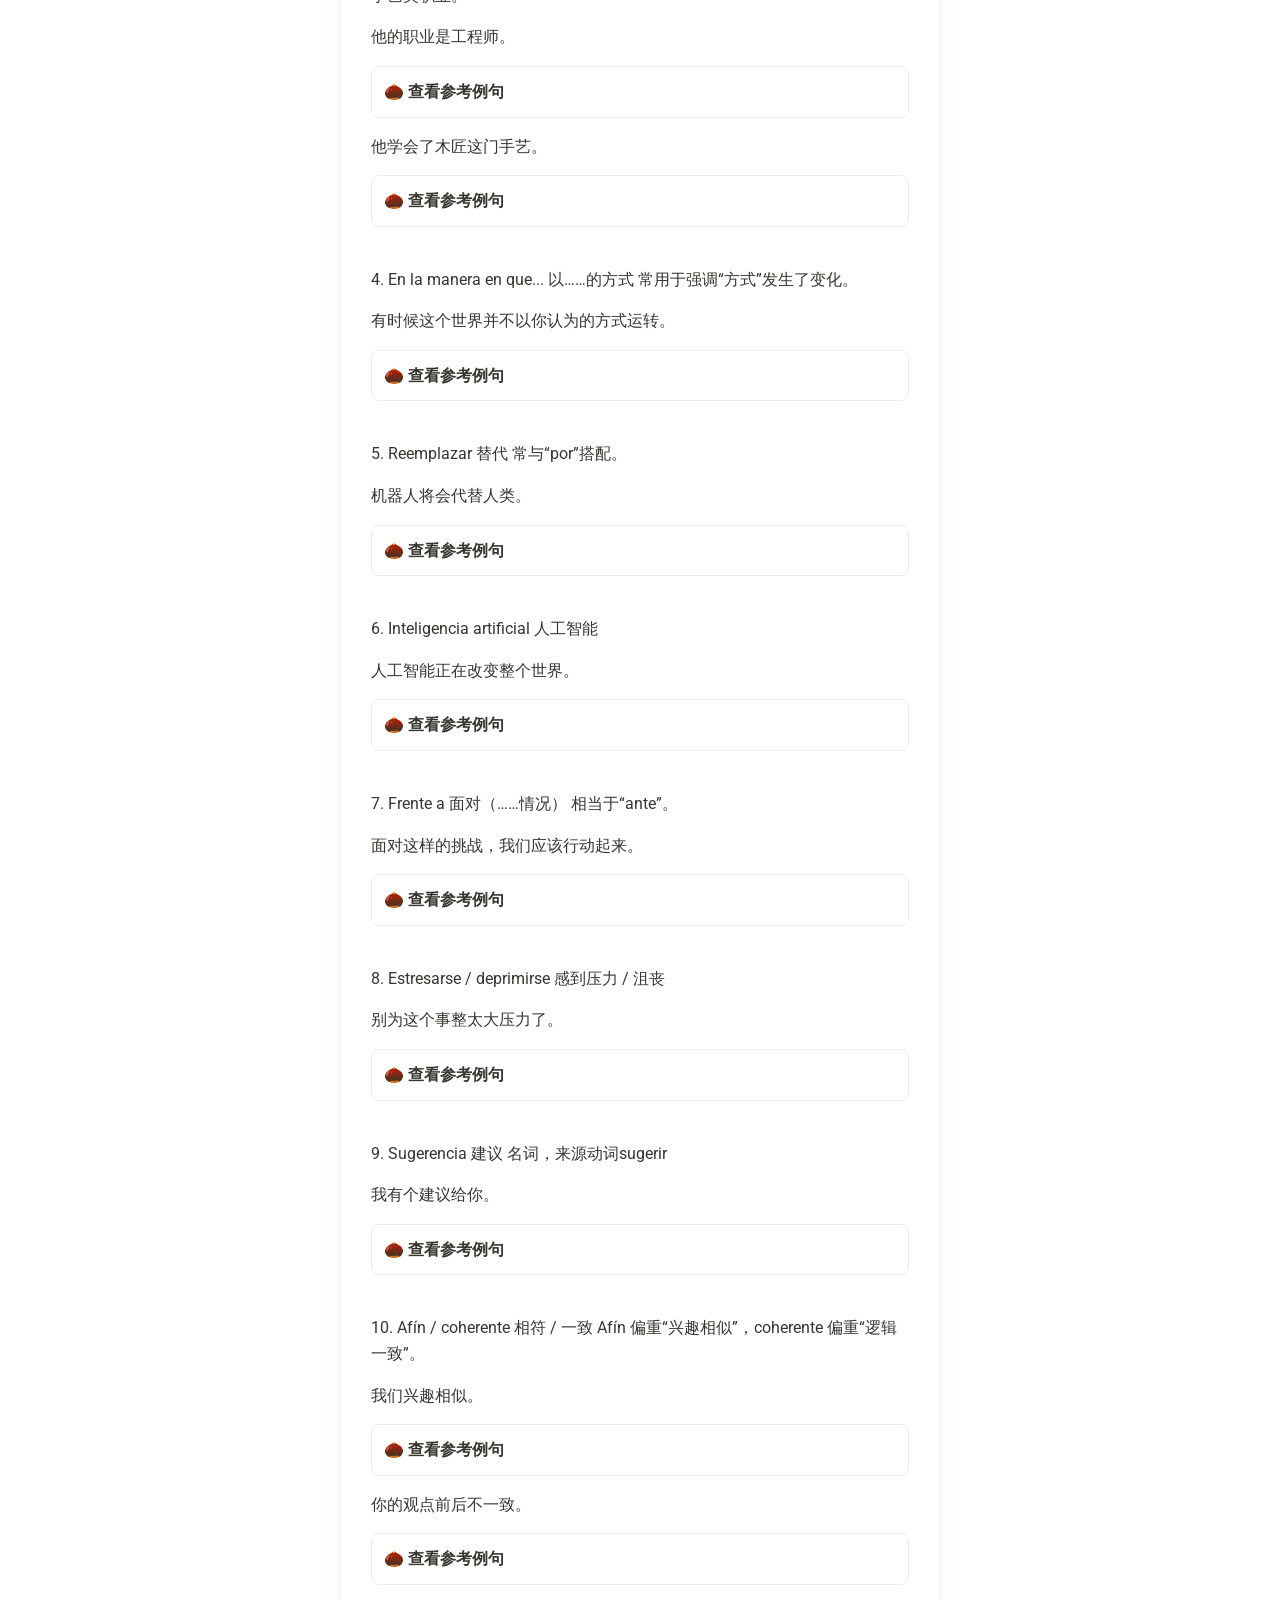
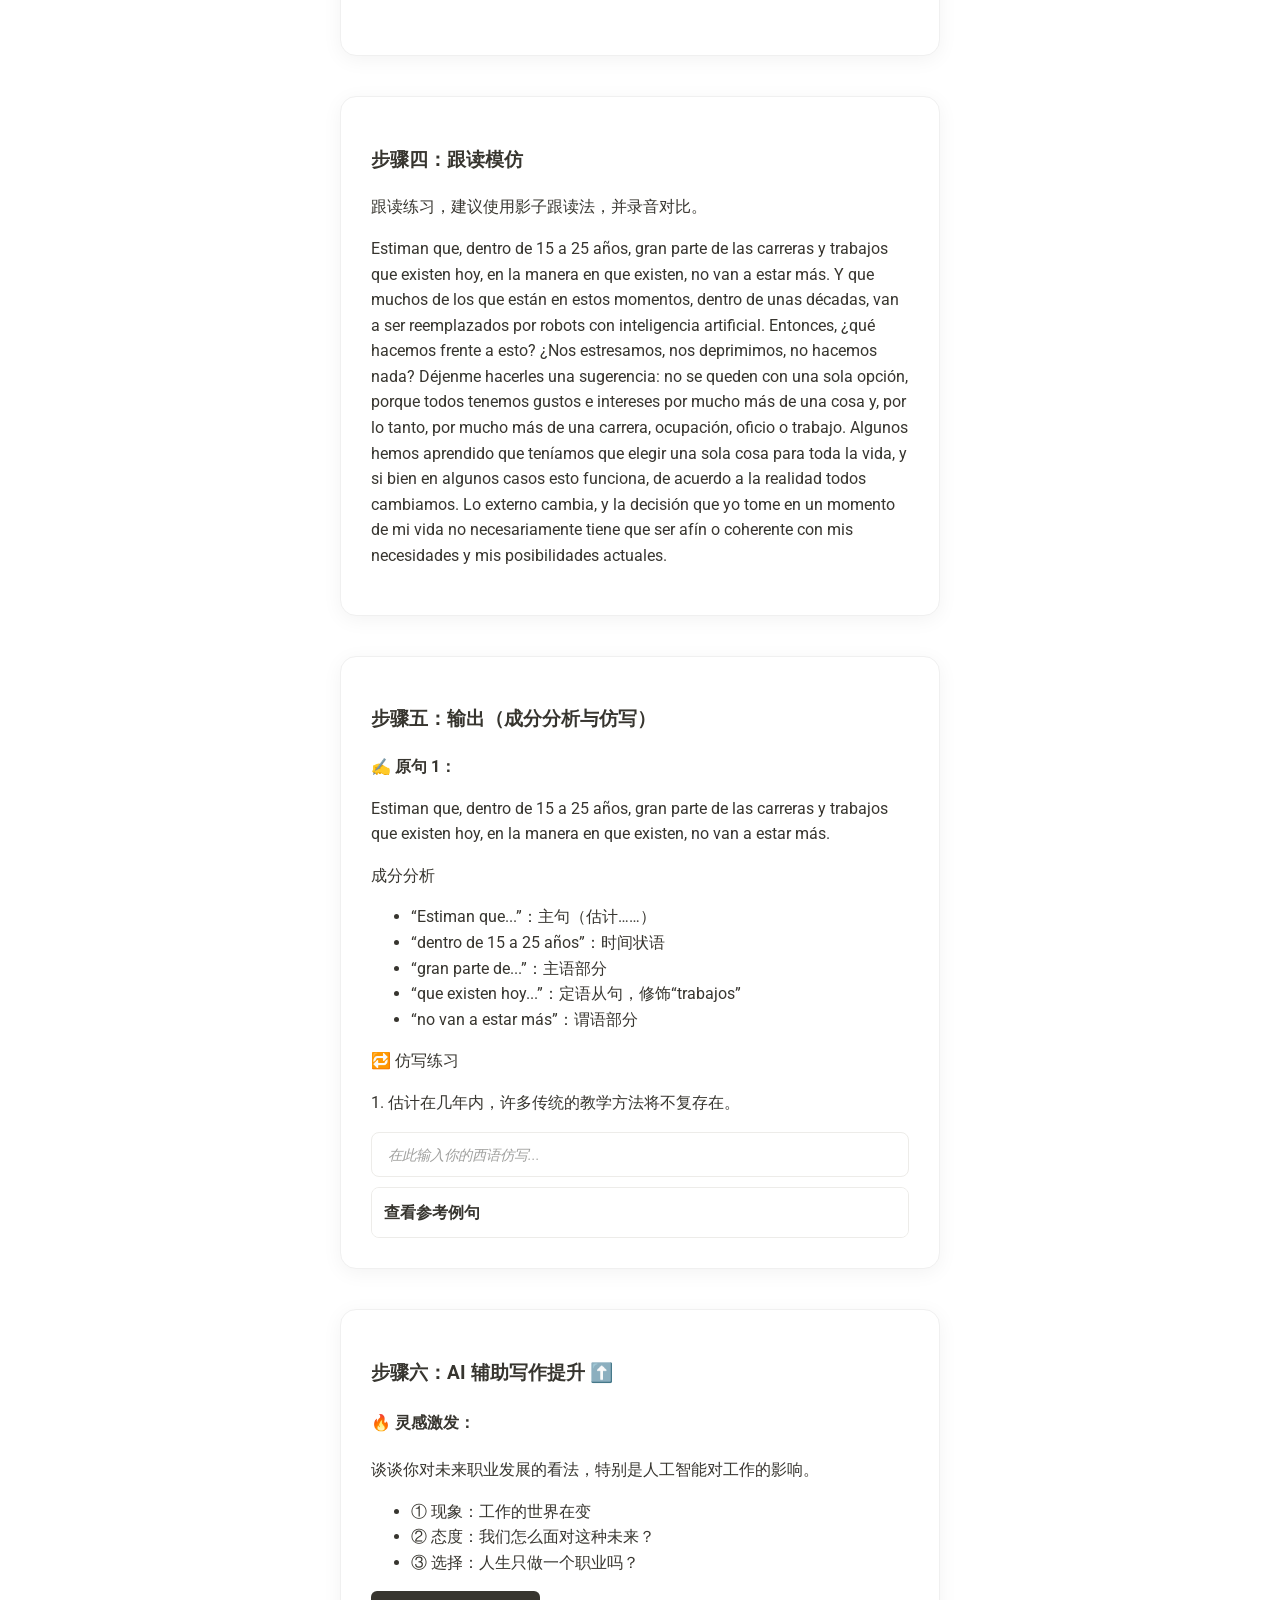
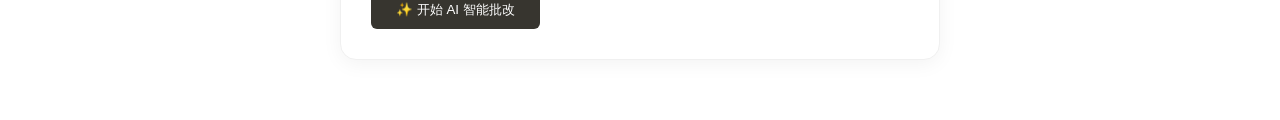
==== commit 4896055a: "cloze check added" ====
--- a/index.html
+++ b/index.html
@@ -1,4 +1,4 @@
-<!doctype html>
+<!DOCTYPE html>
 <html lang="es">
     <head>
         <meta charset="UTF-8" />
@@ -148,7 +148,7 @@
                 <div class="step-badge">Paso 02</div>
                 <h3 class="step-title">步骤二：听力填空</h3>
 
-                <div class="cloze-container">
+                <div class="cloze-container" id="cloze-container">
                     <p>
                         Estiman que, dentro de 15 a 25 años,
                         <span class="input-wrapper"
@@ -255,12 +255,13 @@
                         >.
                     </p>
                 </div>
+                <button id="check-btn" class="ai-btn" style="margin: 20px 0px">
+                    ✨ 检查答案
+                </button>
 
                 <details class="transcript-details">
                     <summary class="transcript-summary">
-                        <span class="summary-text"
-                            >📜 查看完整录音稿与答案</span
-                        >
+                        <span class="summary-text">📜 查看完整录音稿</span>
                         <span class="summary-icon">▼</span>
                     </summary>
                     <div class="transcript-content">
@@ -289,44 +290,7 @@
             </section>
             <section class="step-card">
                 <h3 class="step-header">步骤三：词汇精讲精练</h3>
-
-                <div class="vocab-item">
-                    <div class="vocab-main">
-                        <span class="word">Estimar</span>
-                        <span class="meaning">估计、预测</span>
-                        <span class="usage">常用于未来趋势预测。</span>
-                    </div>
-                    <div class="quiz-box">
-                        <p>❓ 怎么说：估计人口将会增长20%。</p>
-                        <details class="answer-toggle">
-                            <summary>🌰 查看参考例句</summary>
-                            <div class="answer-content">
-                                <span>
-                                    Se estima que la población crecerá un 20%.
-                                </span>
-                            </div>
-                        </details>
-                    </div>
-                </div>
-
-                <div class="vocab-item">
-                    <div class="vocab-main">
-                        <span class="word">Carrera</span>
-                        <span class="meaning">专业、职业道路</span>
-                        <span class="usage"
-                            >指大学所学专业或长期职业方向。</span
-                        >
-                    </div>
-                    <div class="quiz-box">
-                        <p>❓ 怎么说：你学什么专业？</p>
-                        <details class="answer-toggle">
-                            <summary>🌰 查看参考例句</summary>
-                            <div class="answer-content">
-                                <span> ¿Qué carrera estás estudiando? </span>
-                            </div>
-                        </details>
-                    </div>
-                </div>
+                <div id="vocab-container"></div>
             </section>
             <section class="step-card">
                 <h3 class="step-header">步骤四：跟读模仿</h3>
@@ -442,5 +406,6 @@
                 </div>
             </section>
         </main>
+        <script src="index.js" type="module"></script>
     </body>
 </html>
--- a/index.css
+++ b/index.css
@@ -4,6 +4,7 @@
     --text-sub: #787774;
     --bg-gray: #f1f1ef;
     --border: #edece9;
+    --underline: rgb(54, 54, 54);
 }
 
 body {
@@ -120,22 +121,42 @@
     border-color: #5b97bd;
 }
 
+/* 基础输入框样式 */
 .cloze-container {
     line-height: 2.2;
     margin-bottom: 20px;
 }
+
 .cloze-input {
     border: none;
     border-bottom: 2px solid var(--border);
     background: transparent;
     text-align: center;
-    color: #2b5a83;
+    color: var(--text-main);
     font-size: 1em;
-    transition: 0.3s;
-}
+    padding: 0 5px;
+    transition: all 0.3s;
+}
+
 .cloze-input:focus {
     outline: none;
-    border-bottom-color: var(--primary);
+    border-bottom-color: var(--underline);
+    background: #fff9f9;
+}
+
+/* ✅ 回答正确：变绿 */
+.correct {
+    border-bottom-color: #27ae60;
+    color: #27ae60;
+    background-color: #eafaf1;
+    font-weight: bold;
+}
+
+/* ❌ 回答错误：变红并抖动 */
+.wrong {
+    border-bottom-color: #e74c3c;
+    color: #e74c3c;
+    background-color: #fdedec;
 }
 
 /* 抽屉与折叠 */
@@ -213,6 +234,11 @@
     cursor: pointer;
 }
 
+/* 词汇区 */
+.vocab-item {
+    margin-bottom: 40px;
+}
+
 /* 辅助色 */
 .blue-bg {
     background: #cbe3f7;
